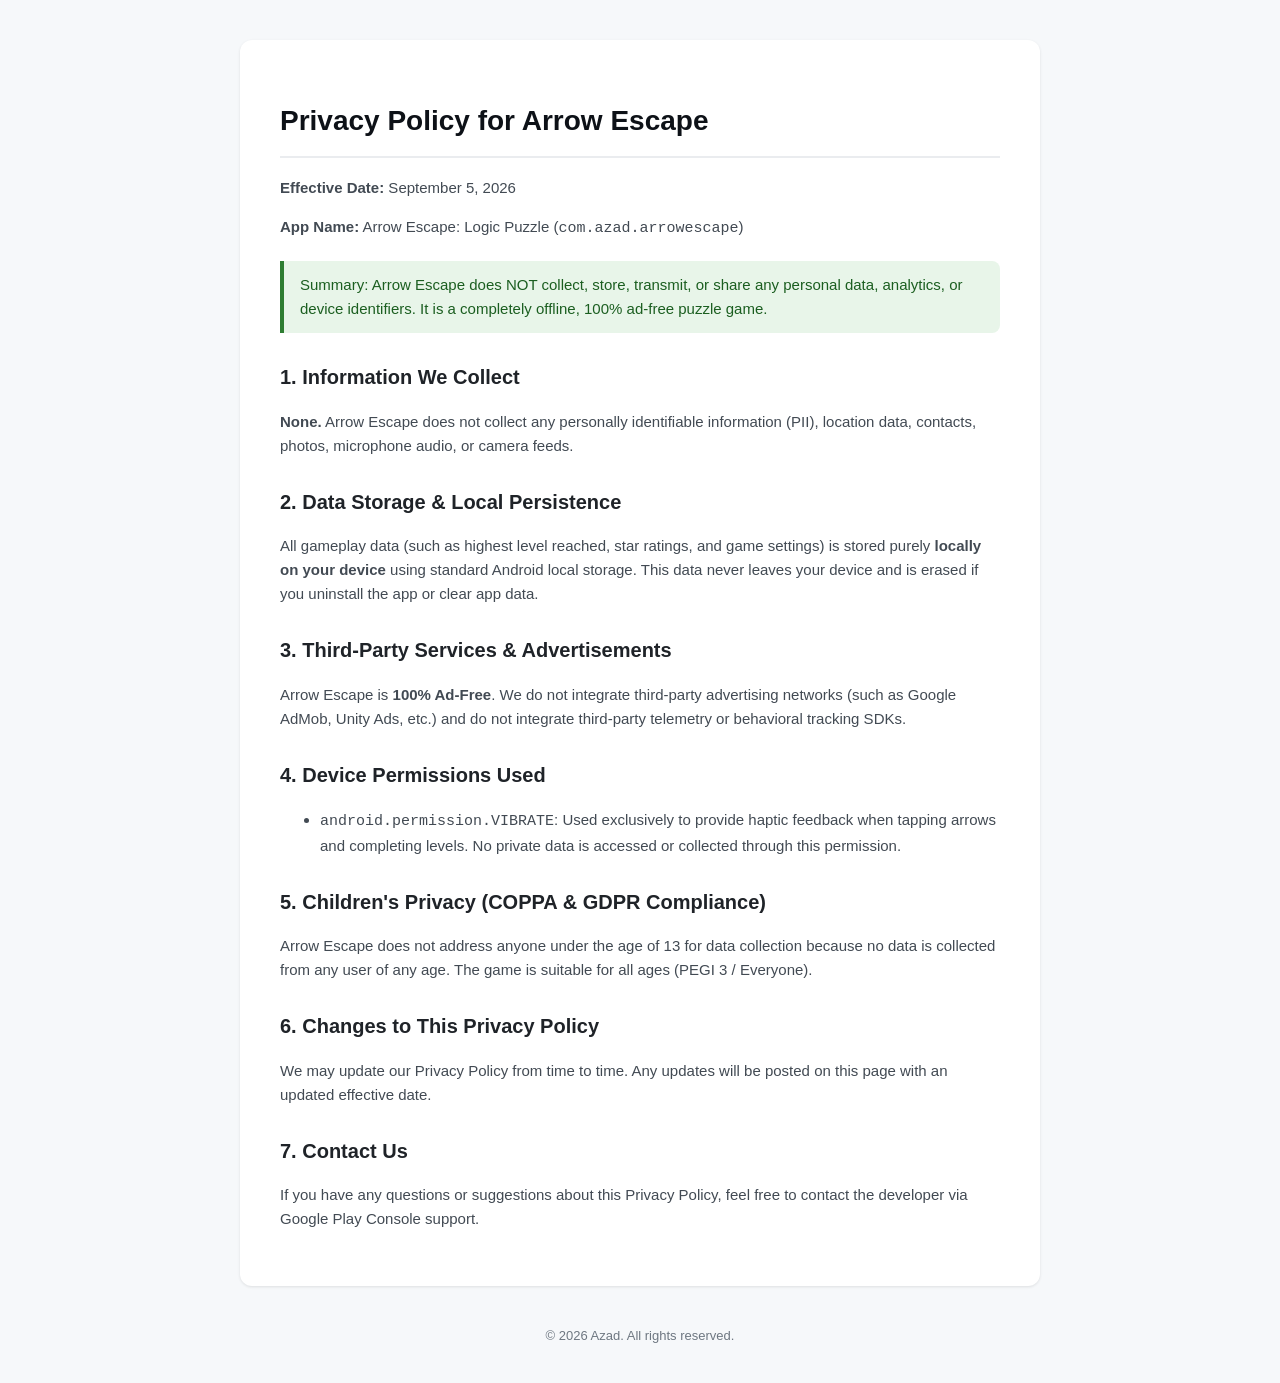
==== privacy-policy.html @ ae211acd "Add files via upload" ====
<!DOCTYPE html>
<html lang="en">
<head>
    <meta charset="UTF-8">
    <meta name="viewport" content="width=device-width, initial-scale=1.0">
    <title>Privacy Policy - Arrow Escape</title>
    <style>
        body { font-family: -apple-system, BlinkMacSystemFont, "Segoe UI", Roboto, Helvetica, Arial, sans-serif; line-height: 1.6; color: #24292f; max-width: 800px; margin: 0 auto; padding: 40px 20px; background-color: #f6f8fa; }
        .container { background-color: #ffffff; padding: 40px; border-radius: 12px; box-shadow: 0 1px 3px rgba(0,0,0,0.1); }
        h1 { color: #0d1117; font-size: 28px; border-bottom: 2px solid #eaecef; padding-bottom: 12px; }
        h2 { color: #1f2328; font-size: 20px; margin-top: 28px; }
        p, li { font-size: 15px; color: #424a53; }
        .highlight { background-color: #e8f5e9; border-left: 4px solid #2e7d32; padding: 12px 16px; margin: 20px 0; border-radius: 0 8px 8px 0; }
        .highlight p { margin: 0; font-weight: 500; color: #1b5e20; }
        footer { margin-top: 40px; font-size: 13px; color: #6e7781; text-align: center; }
    </style>
</head>
<body>
    <div class="container">
        <h1>Privacy Policy for Arrow Escape</h1>
        <p><strong>Effective Date:</strong> September 5, 2026</p>
        <p><strong>App Name:</strong> Arrow Escape: Logic Puzzle (<code>com.azad.arrowescape</code>)</p>

        <div class="highlight">
            <p>Summary: Arrow Escape does NOT collect, store, transmit, or share any personal data, analytics, or device identifiers. It is a completely offline, 100% ad-free puzzle game.</p>
        </div>

        <h2>1. Information We Collect</h2>
        <p><strong>None.</strong> Arrow Escape does not collect any personally identifiable information (PII), location data, contacts, photos, microphone audio, or camera feeds.</p>

        <h2>2. Data Storage & Local Persistence</h2>
        <p>All gameplay data (such as highest level reached, star ratings, and game settings) is stored purely <strong>locally on your device</strong> using standard Android local storage. This data never leaves your device and is erased if you uninstall the app or clear app data.</p>

        <h2>3. Third-Party Services & Advertisements</h2>
        <p>Arrow Escape is <strong>100% Ad-Free</strong>. We do not integrate third-party advertising networks (such as Google AdMob, Unity Ads, etc.) and do not integrate third-party telemetry or behavioral tracking SDKs.</p>

        <h2>4. Device Permissions Used</h2>
        <ul>
            <li><code>android.permission.VIBRATE</code>: Used exclusively to provide haptic feedback when tapping arrows and completing levels. No private data is accessed or collected through this permission.</li>
        </ul>

        <h2>5. Children's Privacy (COPPA & GDPR Compliance)</h2>
        <p>Arrow Escape does not address anyone under the age of 13 for data collection because no data is collected from any user of any age. The game is suitable for all ages (PEGI 3 / Everyone).</p>

        <h2>6. Changes to This Privacy Policy</h2>
        <p>We may update our Privacy Policy from time to time. Any updates will be posted on this page with an updated effective date.</p>

        <h2>7. Contact Us</h2>
        <p>If you have any questions or suggestions about this Privacy Policy, feel free to contact the developer via Google Play Console support.</p>
    </div>
    <footer>
        &copy; 2026 Azad. All rights reserved.
    </footer>
</body>
</html>
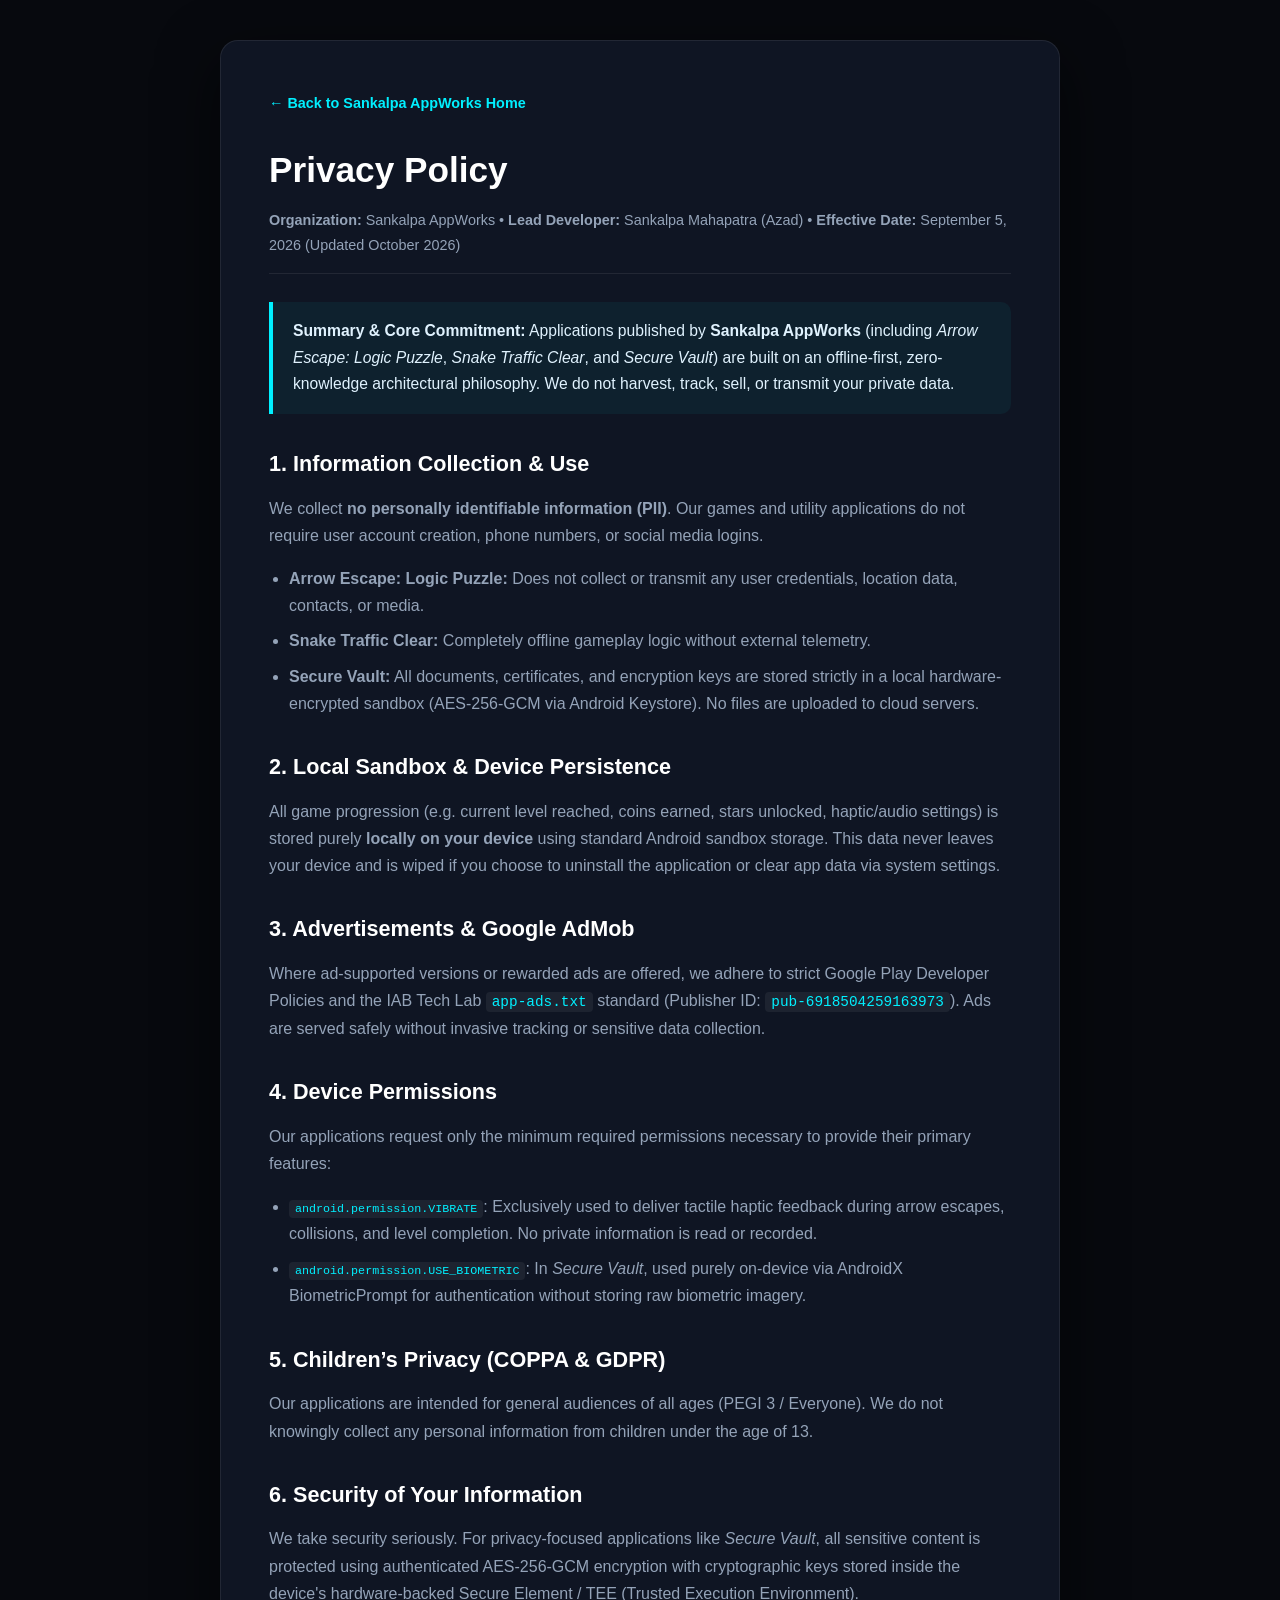
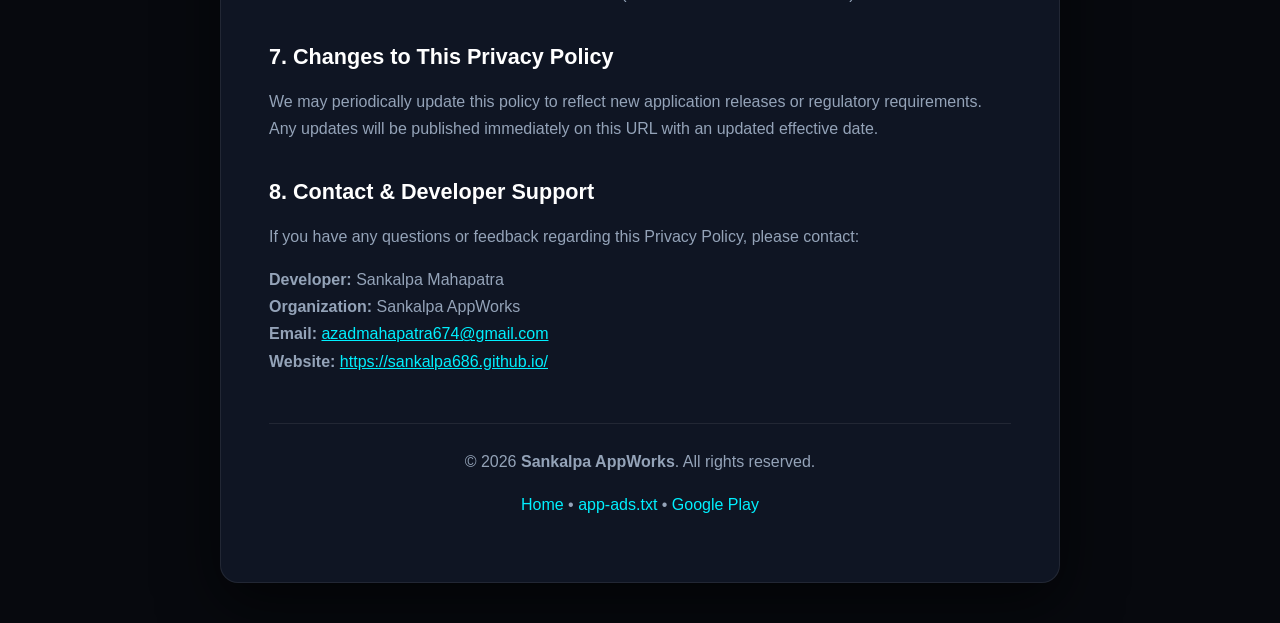
==== commit 4c97c6ab: "Add files via upload" ====
--- a/privacy-policy.html
+++ b/privacy-policy.html
@@ -3,53 +3,203 @@
 <head>
     <meta charset="UTF-8">
     <meta name="viewport" content="width=device-width, initial-scale=1.0">
-    <title>Privacy Policy - Arrow Escape</title>
+    <title>Privacy Policy | Sankalpa AppWorks</title>
+    <link rel="icon" type="image/png" href="assets/img/arrow_escape_icon.png">
     <style>
-        body { font-family: -apple-system, BlinkMacSystemFont, "Segoe UI", Roboto, Helvetica, Arial, sans-serif; line-height: 1.6; color: #24292f; max-width: 800px; margin: 0 auto; padding: 40px 20px; background-color: #f6f8fa; }
-        .container { background-color: #ffffff; padding: 40px; border-radius: 12px; box-shadow: 0 1px 3px rgba(0,0,0,0.1); }
-        h1 { color: #0d1117; font-size: 28px; border-bottom: 2px solid #eaecef; padding-bottom: 12px; }
-        h2 { color: #1f2328; font-size: 20px; margin-top: 28px; }
-        p, li { font-size: 15px; color: #424a53; }
-        .highlight { background-color: #e8f5e9; border-left: 4px solid #2e7d32; padding: 12px 16px; margin: 20px 0; border-radius: 0 8px 8px 0; }
-        .highlight p { margin: 0; font-weight: 500; color: #1b5e20; }
-        footer { margin-top: 40px; font-size: 13px; color: #6e7781; text-align: center; }
+        :root {
+            --bg-color: #07090e;
+            --card-bg: #0f1523;
+            --accent-cyan: #00f0ff;
+            --accent-violet: #6366f1;
+            --text-main: #e2e8f0;
+            --text-muted: #94a3b8;
+            --border: rgba(255, 255, 255, 0.08);
+        }
+        * {
+            box-sizing: border-box;
+            margin: 0;
+            padding: 0;
+        }
+        body {
+            font-family: -apple-system, BlinkMacSystemFont, "Segoe UI", Roboto, Helvetica, Arial, sans-serif;
+            background-color: var(--bg-color);
+            color: var(--text-main);
+            line-height: 1.7;
+            padding: 40px 20px;
+        }
+        .container {
+            max-width: 840px;
+            margin: 0 auto;
+            background: var(--card-bg);
+            border: 1px solid var(--border);
+            border-radius: 18px;
+            padding: 48px;
+            box-shadow: 0 20px 60px rgba(0, 0, 0, 0.6);
+        }
+        .back-nav {
+            margin-bottom: 24px;
+        }
+        .back-nav a {
+            color: var(--accent-cyan);
+            text-decoration: none;
+            font-size: 0.9rem;
+            display: inline-flex;
+            align-items: center;
+            gap: 6px;
+            font-weight: 600;
+        }
+        .back-nav a:hover {
+            text-decoration: underline;
+        }
+        h1 {
+            font-size: 2.2rem;
+            font-weight: 800;
+            color: #ffffff;
+            margin-bottom: 8px;
+        }
+        .meta {
+            font-size: 0.9rem;
+            color: var(--text-muted);
+            margin-bottom: 28px;
+            border-bottom: 1px solid var(--border);
+            padding-bottom: 16px;
+        }
+        .highlight-box {
+            background: rgba(0, 240, 255, 0.05);
+            border-left: 4px solid var(--accent-cyan);
+            padding: 16px 20px;
+            border-radius: 0 10px 10px 0;
+            margin: 24px 0;
+        }
+        .highlight-box p {
+            margin: 0;
+            color: #e0f2fe;
+            font-weight: 500;
+            font-size: 0.98rem;
+        }
+        h2 {
+            font-size: 1.35rem;
+            color: #ffffff;
+            margin-top: 32px;
+            margin-bottom: 12px;
+        }
+        p {
+            color: var(--text-muted);
+            margin-bottom: 16px;
+            font-size: 1rem;
+        }
+        ul {
+            color: var(--text-muted);
+            margin-left: 20px;
+            margin-bottom: 20px;
+        }
+        li {
+            margin-bottom: 8px;
+        }
+        code {
+            background: rgba(255, 255, 255, 0.06);
+            color: var(--accent-cyan);
+            padding: 2px 6px;
+            border-radius: 4px;
+            font-size: 0.9em;
+            font-family: monospace;
+        }
+        footer {
+            margin-top: 48px;
+            padding-top: 24px;
+            border-top: 1px solid var(--border);
+            text-align: center;
+            font-size: 0.85rem;
+            color: var(--text-muted);
+        }
+        footer a {
+            color: var(--accent-cyan);
+            text-decoration: none;
+        }
     </style>
 </head>
 <body>
     <div class="container">
-        <h1>Privacy Policy for Arrow Escape</h1>
-        <p><strong>Effective Date:</strong> September 5, 2026</p>
-        <p><strong>App Name:</strong> Arrow Escape: Logic Puzzle (<code>com.azad.arrowescape</code>)</p>
-
-        <div class="highlight">
-            <p>Summary: Arrow Escape does NOT collect, store, transmit, or share any personal data, analytics, or device identifiers. It is a completely offline, 100% ad-free puzzle game.</p>
+        <div class="back-nav">
+            <a href="index.html">← Back to Sankalpa AppWorks Home</a>
         </div>
 
-        <h2>1. Information We Collect</h2>
-        <p><strong>None.</strong> Arrow Escape does not collect any personally identifiable information (PII), location data, contacts, photos, microphone audio, or camera feeds.</p>
-
-        <h2>2. Data Storage & Local Persistence</h2>
-        <p>All gameplay data (such as highest level reached, star ratings, and game settings) is stored purely <strong>locally on your device</strong> using standard Android local storage. This data never leaves your device and is erased if you uninstall the app or clear app data.</p>
-
-        <h2>3. Third-Party Services & Advertisements</h2>
-        <p>Arrow Escape is <strong>100% Ad-Free</strong>. We do not integrate third-party advertising networks (such as Google AdMob, Unity Ads, etc.) and do not integrate third-party telemetry or behavioral tracking SDKs.</p>
-
-        <h2>4. Device Permissions Used</h2>
+        <h1>Privacy Policy</h1>
+        <div class="meta">
+            <strong>Organization:</strong> Sankalpa AppWorks &bull; 
+            <strong>Lead Developer:</strong> Sankalpa Mahapatra (Azad) &bull; 
+            <strong>Effective Date:</strong> September 5, 2026 (Updated October 2026)
+        </div>
+
+        <div class="highlight-box">
+            <p>
+                <strong>Summary & Core Commitment:</strong> Applications published by <strong>Sankalpa AppWorks</strong> (including <em>Arrow Escape: Logic Puzzle</em>, <em>Snake Traffic Clear</em>, and <em>Secure Vault</em>) are built on an offline-first, zero-knowledge architectural philosophy. We do not harvest, track, sell, or transmit your private data.
+            </p>
+        </div>
+
+        <h2>1. Information Collection & Use</h2>
+        <p>
+            We collect <strong>no personally identifiable information (PII)</strong>. Our games and utility applications do not require user account creation, phone numbers, or social media logins.
+        </p>
         <ul>
-            <li><code>android.permission.VIBRATE</code>: Used exclusively to provide haptic feedback when tapping arrows and completing levels. No private data is accessed or collected through this permission.</li>
+            <li><strong>Arrow Escape: Logic Puzzle:</strong> Does not collect or transmit any user credentials, location data, contacts, or media.</li>
+            <li><strong>Snake Traffic Clear:</strong> Completely offline gameplay logic without external telemetry.</li>
+            <li><strong>Secure Vault:</strong> All documents, certificates, and encryption keys are stored strictly in a local hardware-encrypted sandbox (AES-256-GCM via Android Keystore). No files are uploaded to cloud servers.</li>
         </ul>
 
-        <h2>5. Children's Privacy (COPPA & GDPR Compliance)</h2>
-        <p>Arrow Escape does not address anyone under the age of 13 for data collection because no data is collected from any user of any age. The game is suitable for all ages (PEGI 3 / Everyone).</p>
-
-        <h2>6. Changes to This Privacy Policy</h2>
-        <p>We may update our Privacy Policy from time to time. Any updates will be posted on this page with an updated effective date.</p>
-
-        <h2>7. Contact Us</h2>
-        <p>If you have any questions or suggestions about this Privacy Policy, feel free to contact the developer via Google Play Console support.</p>
+        <h2>2. Local Sandbox & Device Persistence</h2>
+        <p>
+            All game progression (e.g. current level reached, coins earned, stars unlocked, haptic/audio settings) is stored purely <strong>locally on your device</strong> using standard Android sandbox storage. This data never leaves your device and is wiped if you choose to uninstall the application or clear app data via system settings.
+        </p>
+
+        <h2>3. Advertisements & Google AdMob</h2>
+        <p>
+            Where ad-supported versions or rewarded ads are offered, we adhere to strict Google Play Developer Policies and the IAB Tech Lab <code>app-ads.txt</code> standard (Publisher ID: <code>pub-6918504259163973</code>). Ads are served safely without invasive tracking or sensitive data collection.
+        </p>
+
+        <h2>4. Device Permissions</h2>
+        <p>
+            Our applications request only the minimum required permissions necessary to provide their primary features:
+        </p>
+        <ul>
+            <li><code>android.permission.VIBRATE</code>: Exclusively used to deliver tactile haptic feedback during arrow escapes, collisions, and level completion. No private information is read or recorded.</li>
+            <li><code>android.permission.USE_BIOMETRIC</code>: In <em>Secure Vault</em>, used purely on-device via AndroidX BiometricPrompt for authentication without storing raw biometric imagery.</li>
+        </ul>
+
+        <h2>5. Children’s Privacy (COPPA & GDPR)</h2>
+        <p>
+            Our applications are intended for general audiences of all ages (PEGI 3 / Everyone). We do not knowingly collect any personal information from children under the age of 13.
+        </p>
+
+        <h2>6. Security of Your Information</h2>
+        <p>
+            We take security seriously. For privacy-focused applications like <em>Secure Vault</em>, all sensitive content is protected using authenticated AES-256-GCM encryption with cryptographic keys stored inside the device's hardware-backed Secure Element / TEE (Trusted Execution Environment).
+        </p>
+
+        <h2>7. Changes to This Privacy Policy</h2>
+        <p>
+            We may periodically update this policy to reflect new application releases or regulatory requirements. Any updates will be published immediately on this URL with an updated effective date.
+        </p>
+
+        <h2>8. Contact & Developer Support</h2>
+        <p>
+            If you have any questions or feedback regarding this Privacy Policy, please contact:
+        </p>
+        <p>
+            <strong>Developer:</strong> Sankalpa Mahapatra<br>
+            <strong>Organization:</strong> Sankalpa AppWorks<br>
+            <strong>Email:</strong> <a href="mailto:azadmahapatra674@gmail.com" style="color: var(--accent-cyan);">azadmahapatra674@gmail.com</a><br>
+            <strong>Website:</strong> <a href="https://sankalpa686.github.io/" style="color: var(--accent-cyan);">https://sankalpa686.github.io/</a>
+        </p>
+
+        <footer>
+            <p>&copy; 2026 <strong>Sankalpa AppWorks</strong>. All rights reserved.</p>
+            <p style="margin-top: 8px;">
+                <a href="index.html">Home</a> &bull; 
+                <a href="app-ads.txt">app-ads.txt</a> &bull; 
+                <a href="https://play.google.com/store/apps/details?id=com.azad.arrowescape" target="_blank">Google Play</a>
+            </p>
+        </footer>
     </div>
-    <footer>
-        &copy; 2026 Azad. All rights reserved.
-    </footer>
 </body>
 </html>
